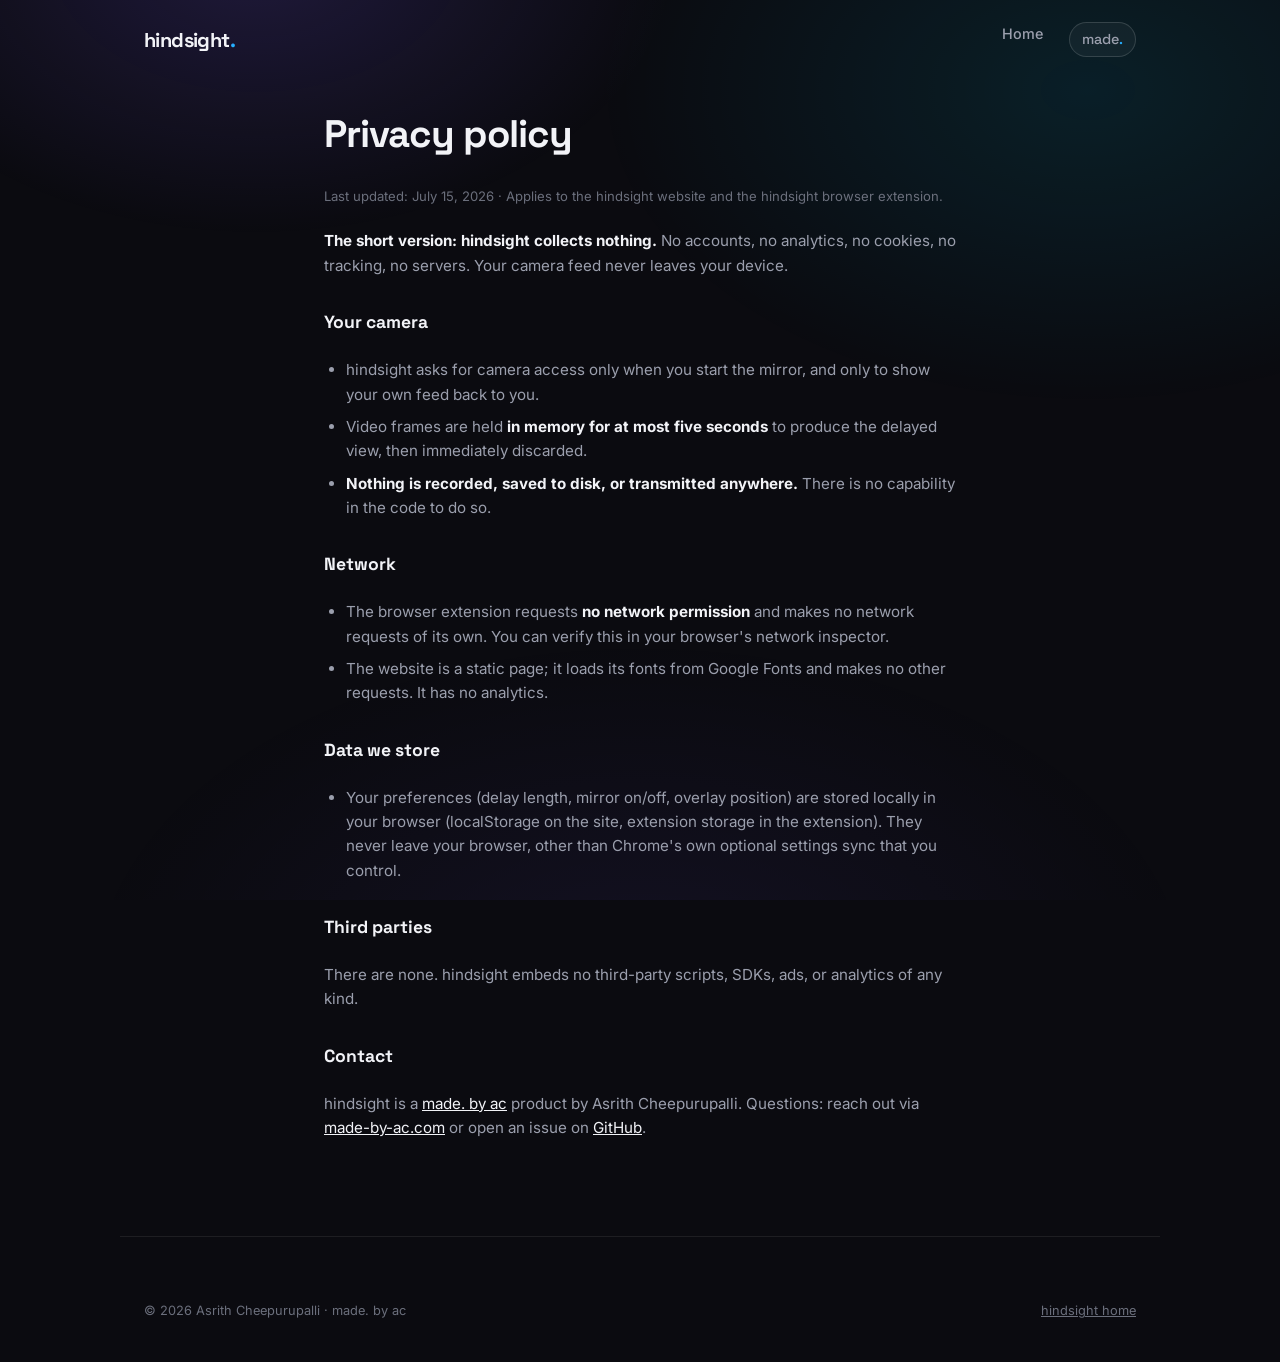
==== privacy/index.html @ 988904dd "Point all URLs at hindsight.made-by-ac.com custom domain - Canonical, og:url, og:image, twitter:imag" ====
<!DOCTYPE html>
<html lang="en">
<head>
  <meta charset="UTF-8" />
  <meta name="viewport" content="width=device-width, initial-scale=1.0" />
  <title>Privacy — hindsight.</title>
  <meta name="description" content="hindsight privacy policy. Everything runs on your device. No data collected, nothing recorded, nothing uploaded." />
  <meta name="robots" content="index, follow" />
  <meta name="theme-color" content="#0b0b10" />
  <link rel="canonical" href="https://hindsight.made-by-ac.com/privacy" />
  <link rel="icon" href="data:image/svg+xml,%3Csvg xmlns='http://www.w3.org/2000/svg' viewBox='0 0 32 32'%3E%3Cdefs%3E%3ClinearGradient id='g' x1='0' y1='0' x2='1' y2='1'%3E%3Cstop offset='0' stop-color='%237c5cff'/%3E%3Cstop offset='1' stop-color='%2300d4ff'/%3E%3C/linearGradient%3E%3C/defs%3E%3Crect width='32' height='32' rx='8' fill='%230b0b10'/%3E%3Cpath d='M16 7a9 9 0 1 1-8.6 6.3' fill='none' stroke='url(%23g)' stroke-width='3' stroke-linecap='round'/%3E%3Cpath d='M4.5 8.5l3 5 5.5-2' fill='none' stroke='url(%23g)' stroke-width='3' stroke-linecap='round' stroke-linejoin='round'/%3E%3C/svg%3E" />
  <link rel="preconnect" href="https://fonts.googleapis.com" />
  <link rel="preconnect" href="https://fonts.gstatic.com" crossorigin />
  <link href="https://fonts.googleapis.com/css2?family=Inter:wght@400;500;600;700&family=Space+Grotesk:wght@500;600;700&display=swap" rel="stylesheet" />
  <link rel="stylesheet" href="../style.css" />
  <style>
    .legal { max-width: 680px; margin: 0 auto; padding: 24px; display: flex; flex-direction: column; gap: 22px; }
    .legal h1 { font-family: var(--font-display); font-size: clamp(1.8rem, 4vw, 2.4rem); letter-spacing: -0.03em; }
    .legal h2 { font-family: var(--font-display); font-size: 1.1rem; margin-top: 8px; }
    .legal p, .legal li { color: var(--text-dim); font-size: 0.95rem; }
    .legal ul { padding-left: 22px; display: flex; flex-direction: column; gap: 8px; }
    .legal strong { color: var(--text); }
    .legal .updated { color: var(--text-faint); font-size: 0.82rem; }
    .legal a { color: var(--text); }
  </style>
</head>
<body>
  <div class="bg-glow" aria-hidden="true"></div>

  <nav class="nav">
    <a href="../" style="text-decoration:none;color:inherit"><div class="wordmark">hindsight<span class="accent">.</span></div></a>
    <div class="nav-links">
      <a href="../">Home</a>
      <a href="https://made-by-ac.com" target="_blank" rel="noopener" class="nav-made">made<span class="accent">.</span></a>
    </div>
  </nav>

  <main class="legal">
    <h1>Privacy policy</h1>
    <p class="updated">Last updated: July 15, 2026 · Applies to the hindsight website and the hindsight browser extension.</p>

    <p><strong>The short version: hindsight collects nothing.</strong> No accounts, no analytics, no cookies, no tracking, no servers. Your camera feed never leaves your device.</p>

    <h2>Your camera</h2>
    <ul>
      <li>hindsight asks for camera access only when you start the mirror, and only to show your own feed back to you.</li>
      <li>Video frames are held <strong>in memory for at most five seconds</strong> to produce the delayed view, then immediately discarded.</li>
      <li><strong>Nothing is recorded, saved to disk, or transmitted anywhere.</strong> There is no capability in the code to do so.</li>
    </ul>

    <h2>Network</h2>
    <ul>
      <li>The browser extension requests <strong>no network permission</strong> and makes no network requests of its own. You can verify this in your browser's network inspector.</li>
      <li>The website is a static page; it loads its fonts from Google Fonts and makes no other requests. It has no analytics.</li>
    </ul>

    <h2>Data we store</h2>
    <ul>
      <li>Your preferences (delay length, mirror on/off, overlay position) are stored locally in your browser (localStorage on the site, extension storage in the extension). They never leave your browser, other than Chrome's own optional settings sync that you control.</li>
    </ul>

    <h2>Third parties</h2>
    <p>There are none. hindsight embeds no third-party scripts, SDKs, ads, or analytics of any kind.</p>

    <h2>Contact</h2>
    <p>hindsight is a <a href="https://made-by-ac.com" target="_blank" rel="noopener">made. by ac</a> product by Asrith Cheepurupalli. Questions: reach out via <a href="https://made-by-ac.com" target="_blank" rel="noopener">made-by-ac.com</a> or open an issue on <a href="https://github.com/asrithcheepurupalli/hindsight." target="_blank" rel="noopener">GitHub</a>.</p>
  </main>

  <footer class="footer">
    <div class="footer-base" style="border:none;margin-top:0">
      <p>© 2026 Asrith Cheepurupalli · made. by ac</p>
      <p><a href="../" style="color:inherit">hindsight home</a></p>
    </div>
  </footer>
</body>
</html>
---- style.css ----
:root {
  --bg: #0b0b10;
  --surface: rgba(255, 255, 255, 0.04);
  --surface-solid: #14141c;
  --border: rgba(255, 255, 255, 0.08);
  --border-strong: rgba(255, 255, 255, 0.14);
  --text: #f2f3f7;
  --text-dim: #9b9fad;
  --text-faint: #6b6f7c;
  --accent-1: #7c5cff;
  --accent-2: #00d4ff;
  --accent-grad: linear-gradient(135deg, var(--accent-1), var(--accent-2));
  --danger: #ff5c6c;
  --radius: 18px;
  --font: "Inter", system-ui, -apple-system, "Segoe UI", sans-serif;
  --font-display: "Space Grotesk", "Inter", system-ui, sans-serif;
}

* {
  box-sizing: border-box;
  margin: 0;
  padding: 0;
}

html {
  scroll-behavior: smooth;
}

body {
  background: var(--bg);
  color: var(--text);
  font-family: var(--font);
  line-height: 1.6;
  min-height: 100vh;
  overflow-x: hidden;
  -webkit-font-smoothing: antialiased;
}

/* Ambient background glow */
.bg-glow {
  position: fixed;
  inset: 0;
  pointer-events: none;
  z-index: -1;
  background:
    radial-gradient(600px 400px at 20% -5%, rgba(124, 92, 255, 0.18), transparent 70%),
    radial-gradient(700px 450px at 85% 10%, rgba(0, 212, 255, 0.10), transparent 70%),
    radial-gradient(800px 500px at 50% 110%, rgba(124, 92, 255, 0.08), transparent 70%);
}

/* ---------- Nav ---------- */
.nav {
  max-width: 1040px;
  margin: 0 auto;
  padding: 22px 24px;
  display: flex;
  align-items: center;
  justify-content: space-between;
}

.wordmark {
  font-family: var(--font-display);
  font-size: 1.25rem;
  font-weight: 700;
  letter-spacing: -0.03em;
}

.wordmark.small {
  font-size: 1rem;
}

.accent {
  background: var(--accent-grad);
  -webkit-background-clip: text;
  background-clip: text;
  color: transparent;
}

.nav-links {
  display: flex;
  gap: 26px;
}

.nav-links a {
  color: var(--text-dim);
  text-decoration: none;
  font-size: 0.9rem;
  font-weight: 500;
  transition: color 0.15s;
}

.nav-links a:hover {
  color: var(--text);
}

/* ---------- Layout ---------- */
.app {
  max-width: 1040px;
  margin: 0 auto;
  padding: 0 24px;
  display: flex;
  flex-direction: column;
  gap: 72px;
}

/* ---------- Hero ---------- */
.hero {
  text-align: center;
  padding-top: 48px;
  display: flex;
  flex-direction: column;
  align-items: center;
  gap: 20px;
}

.pill {
  display: inline-flex;
  align-items: center;
  gap: 8px;
  padding: 6px 14px;
  border: 1px solid var(--border-strong);
  border-radius: 999px;
  font-size: 0.8rem;
  font-weight: 600;
  color: var(--text-dim);
  background: var(--surface);
  backdrop-filter: blur(8px);
}

.pill-dot {
  width: 7px;
  height: 7px;
  border-radius: 50%;
  background: var(--accent-grad);
  box-shadow: 0 0 10px rgba(124, 92, 255, 0.9);
  animation: pulse 2.4s ease-in-out infinite;
}

@keyframes pulse {
  0%, 100% { transform: scale(1); opacity: 1; }
  50% { transform: scale(1.35); opacity: 0.6; }
}

.hero h1 {
  font-family: var(--font-display);
  font-size: clamp(2.2rem, 5.5vw, 3.6rem);
  font-weight: 700;
  letter-spacing: -0.035em;
  line-height: 1.12;
}

.hero h1 em {
  font-style: italic;
  background: var(--accent-grad);
  -webkit-background-clip: text;
  background-clip: text;
  color: transparent;
}

.sub {
  max-width: 560px;
  color: var(--text-dim);
  font-size: 1.02rem;
}

.sub strong {
  color: var(--text);
  font-weight: 600;
}

/* ---------- Stage ---------- */
.stage {
  display: flex;
  flex-direction: column;
  align-items: center;
  gap: 14px;
}

.canvas-wrap {
  position: relative;
  width: 100%;
  max-width: 820px;
  aspect-ratio: 16 / 9;
  background: #000;
  border-radius: var(--radius);
  overflow: hidden;
  border: 1px solid var(--border);
  box-shadow:
    0 0 0 1px rgba(0, 0, 0, 0.4),
    0 30px 80px -20px rgba(0, 0, 0, 0.7),
    0 0 120px -30px rgba(124, 92, 255, 0.35);
}

canvas {
  width: 100%;
  height: 100%;
  display: block;
  object-fit: cover;
}

.placeholder {
  position: absolute;
  inset: 0;
  display: flex;
  flex-direction: column;
  align-items: center;
  justify-content: center;
  gap: 18px;
  background:
    radial-gradient(400px 260px at 50% 35%, rgba(124, 92, 255, 0.12), transparent 70%),
    var(--surface-solid);
}

.cam-icon {
  width: 44px;
  height: 44px;
  color: var(--text-faint);
}

.privacy-note {
  display: flex;
  align-items: center;
  gap: 8px;
  color: var(--text-faint);
  font-size: 0.82rem;
  max-width: 360px;
  text-align: center;
}

.privacy-note svg {
  width: 16px;
  height: 16px;
  flex-shrink: 0;
}

.stage-hint {
  color: var(--text-faint);
  font-size: 0.85rem;
  text-align: center;
}

/* ---------- Control bar (floats over the video, call-app style) ---------- */
.controlbar {
  position: absolute;
  left: 50%;
  bottom: 14px;
  transform: translateX(-50%);
  display: flex;
  align-items: center;
  gap: 12px;
  padding: 8px 12px;
  border-radius: 999px;
  background: rgba(12, 12, 18, 0.72);
  border: 1px solid var(--border-strong);
  backdrop-filter: blur(14px);
  -webkit-backdrop-filter: blur(14px);
  box-shadow: 0 10px 30px rgba(0, 0, 0, 0.45);
  max-width: calc(100% - 24px);
  flex-wrap: wrap;
  justify-content: center;
}

.divider {
  width: 1px;
  height: 22px;
  background: var(--border-strong);
}

/* Segmented delay control */
.seg {
  display: flex;
  background: rgba(255, 255, 255, 0.06);
  border-radius: 999px;
  padding: 3px;
  gap: 2px;
}

.seg-btn {
  border: none;
  background: transparent;
  color: var(--text-dim);
  font-family: var(--font);
  font-size: 0.82rem;
  font-weight: 600;
  padding: 6px 13px;
  border-radius: 999px;
  cursor: pointer;
  transition: color 0.15s, background 0.15s;
}

.seg-btn:hover {
  color: var(--text);
}

.seg-btn.active {
  background: var(--accent-grad);
  color: #fff;
  box-shadow: 0 2px 10px rgba(124, 92, 255, 0.5);
}

/* Switch */
.switch {
  display: flex;
  align-items: center;
  gap: 9px;
  cursor: pointer;
  user-select: none;
}

.switch input {
  position: absolute;
  opacity: 0;
  pointer-events: none;
}

.switch .track {
  width: 38px;
  height: 22px;
  border-radius: 999px;
  background: rgba(255, 255, 255, 0.12);
  position: relative;
  transition: background 0.2s;
  flex-shrink: 0;
}

.switch .thumb {
  position: absolute;
  top: 3px;
  left: 3px;
  width: 16px;
  height: 16px;
  border-radius: 50%;
  background: #fff;
  transition: transform 0.2s cubic-bezier(0.4, 0, 0.2, 1);
}

.switch input:checked + .track {
  background: var(--accent-grad);
}

.switch input:checked + .track .thumb {
  transform: translateX(16px);
}

.switch-label {
  font-size: 0.85rem;
  font-weight: 600;
  color: var(--text-dim);
}

/* ---------- Buttons ---------- */
.btn {
  display: inline-flex;
  align-items: center;
  gap: 8px;
  border: none;
  border-radius: 999px;
  font-family: var(--font);
  font-weight: 600;
  cursor: pointer;
  transition: transform 0.12s, box-shadow 0.2s, background 0.15s, color 0.15s;
}

.btn svg {
  width: 17px;
  height: 17px;
}

.btn-primary {
  position: relative;
  overflow: hidden;
  background: var(--accent-grad);
  color: #fff;
  font-size: 1rem;
  padding: 13px 30px;
  box-shadow: 0 8px 30px rgba(124, 92, 255, 0.45);
}

.btn-primary:hover {
  transform: translateY(-1px);
  box-shadow: 0 12px 36px rgba(124, 92, 255, 0.6);
}

.btn-primary:disabled {
  opacity: 0.6;
  cursor: default;
  transform: none;
}

.btn-glint {
  position: absolute;
  inset: 0;
  background: linear-gradient(115deg, transparent 30%, rgba(255, 255, 255, 0.35) 50%, transparent 70%);
  transform: translateX(-100%);
  animation: glint 3.2s ease-in-out infinite;
}

@keyframes glint {
  0%, 60% { transform: translateX(-100%); }
  100% { transform: translateX(100%); }
}

.btn-bar {
  background: rgba(255, 255, 255, 0.08);
  color: var(--text);
  font-size: 0.85rem;
  padding: 8px 15px;
}

.btn-bar:hover {
  background: rgba(255, 255, 255, 0.15);
}

.btn-stop {
  background: rgba(255, 92, 108, 0.14);
  color: var(--danger);
}

.btn-stop:hover {
  background: rgba(255, 92, 108, 0.26);
}

/* ---------- Feature cards ---------- */
.features {
  display: grid;
  grid-template-columns: repeat(3, 1fr);
  gap: 18px;
}

.card {
  background: var(--surface);
  border: 1px solid var(--border);
  border-radius: var(--radius);
  padding: 26px 24px;
  display: flex;
  flex-direction: column;
  gap: 12px;
  transition: border-color 0.2s, transform 0.2s;
}

.card:hover {
  border-color: var(--border-strong);
  transform: translateY(-2px);
}

.card-icon {
  width: 42px;
  height: 42px;
  border-radius: 12px;
  display: flex;
  align-items: center;
  justify-content: center;
  background: linear-gradient(135deg, rgba(124, 92, 255, 0.18), rgba(0, 212, 255, 0.12));
  border: 1px solid var(--border-strong);
  color: var(--accent-2);
}

.card-icon svg {
  width: 22px;
  height: 22px;
}

.card h3 {
  font-size: 1.05rem;
  font-weight: 700;
  letter-spacing: -0.01em;
}

.card p {
  color: var(--text-dim);
  font-size: 0.9rem;
}

/* ---------- How it works ---------- */
.how {
  text-align: center;
  display: flex;
  flex-direction: column;
  gap: 34px;
}

.how h2 {
  font-family: var(--font-display);
  font-size: clamp(1.5rem, 3.4vw, 2.1rem);
  font-weight: 700;
  letter-spacing: -0.025em;
}

.card h3,
.steps h4 {
  font-family: var(--font-display);
}

.steps {
  list-style: none;
  display: grid;
  grid-template-columns: repeat(3, 1fr);
  gap: 18px;
  text-align: left;
}

.steps li {
  display: flex;
  gap: 14px;
  align-items: flex-start;
  background: var(--surface);
  border: 1px solid var(--border);
  border-radius: var(--radius);
  padding: 22px 20px;
}

.step-num {
  width: 30px;
  height: 30px;
  border-radius: 50%;
  flex-shrink: 0;
  display: flex;
  align-items: center;
  justify-content: center;
  font-size: 0.85rem;
  font-weight: 700;
  color: #fff;
  background: var(--accent-grad);
}

.steps h4 {
  font-size: 0.98rem;
  font-weight: 700;
  margin-bottom: 4px;
}

.steps p {
  color: var(--text-dim);
  font-size: 0.87rem;
}

/* ---------- Footer ---------- */
.footer {
  max-width: 1040px;
  margin: 72px auto 0;
  padding: 44px 24px 40px;
  border-top: 1px solid var(--border);
}

.footer-top {
  display: flex;
  justify-content: space-between;
  gap: 40px;
  flex-wrap: wrap;
}

.footer-brand {
  display: flex;
  flex-direction: column;
  gap: 8px;
  max-width: 320px;
}

.made-lockup {
  font-family: var(--font-display);
  font-size: 0.95rem;
  font-weight: 600;
  color: var(--text-dim);
}

.made-lockup a {
  color: var(--text);
  text-decoration: none;
  border-bottom: 1px solid var(--border-strong);
  transition: border-color 0.15s;
}

.made-lockup a:hover {
  border-color: var(--accent-1);
}

.footer-bio {
  color: var(--text-faint);
  font-size: 0.85rem;
}

.footer-bio a {
  color: var(--text-dim);
  text-decoration: none;
  border-bottom: 1px solid var(--border-strong);
  transition: color 0.15s, border-color 0.15s;
}

.footer-bio a:hover {
  color: var(--text);
  border-color: var(--accent-1);
}

.footer-cols {
  display: flex;
  gap: 64px;
}

.footer-col {
  display: flex;
  flex-direction: column;
  gap: 10px;
}

.footer-col h5 {
  font-family: var(--font-display);
  font-size: 0.78rem;
  font-weight: 600;
  text-transform: uppercase;
  letter-spacing: 0.08em;
  color: var(--text-faint);
  margin-bottom: 4px;
}

.footer-col a {
  color: var(--text-dim);
  text-decoration: none;
  font-size: 0.88rem;
  transition: color 0.15s;
}

.footer-col a:hover {
  color: var(--text);
}

.footer-base {
  margin-top: 36px;
  padding-top: 20px;
  border-top: 1px solid var(--border);
  display: flex;
  justify-content: space-between;
  gap: 12px;
  flex-wrap: wrap;
}

.footer-base p {
  color: var(--text-faint);
  font-size: 0.8rem;
}

/* ---------- Nav made. link ---------- */
.nav-made {
  font-family: var(--font-display);
  font-weight: 700;
  padding: 5px 12px;
  border: 1px solid var(--border-strong);
  border-radius: 999px;
  background: var(--surface);
}

.nav-links a.nav-made:hover {
  border-color: var(--accent-1);
  color: var(--text);
}

/* ---------- Keyboard hints ---------- */
.keys {
  display: flex;
  align-items: center;
  justify-content: center;
}

kbd {
  font-family: var(--font);
  font-size: 0.72rem;
  font-weight: 600;
  color: var(--text-dim);
  background: var(--surface);
  border: 1px solid var(--border-strong);
  border-bottom-width: 2px;
  border-radius: 6px;
  padding: 2px 7px;
  margin: 0 2px;
}

/* ---------- Toast ---------- */
.toast {
  position: fixed;
  left: 50%;
  bottom: 28px;
  transform: translate(-50%, 16px);
  padding: 11px 20px;
  border-radius: 12px;
  background: rgba(20, 20, 30, 0.92);
  border: 1px solid var(--border-strong);
  backdrop-filter: blur(12px);
  color: var(--text);
  font-size: 0.88rem;
  font-weight: 500;
  max-width: min(90vw, 480px);
  opacity: 0;
  pointer-events: none;
  transition: opacity 0.25s, transform 0.25s;
  z-index: 100;
  box-shadow: 0 12px 34px rgba(0, 0, 0, 0.5);
}

.toast.show {
  opacity: 1;
  transform: translate(-50%, 0);
}

/* ---------- Utilities & responsive ---------- */
.hidden {
  display: none !important;
}

@media (max-width: 760px) {
  .app { gap: 56px; }
  .features, .steps { grid-template-columns: 1fr; }
  .nav-links { gap: 14px; }
  .controlbar { gap: 9px; padding: 7px 10px; }
  .divider { display: none; }
  .switch-label, .btn-bar-label { display: none; }
  .footer-top { flex-direction: column; gap: 28px; }
  .footer-cols { gap: 40px; }
  .footer-base { flex-direction: column; text-align: center; }
  .keys { display: none; }
}
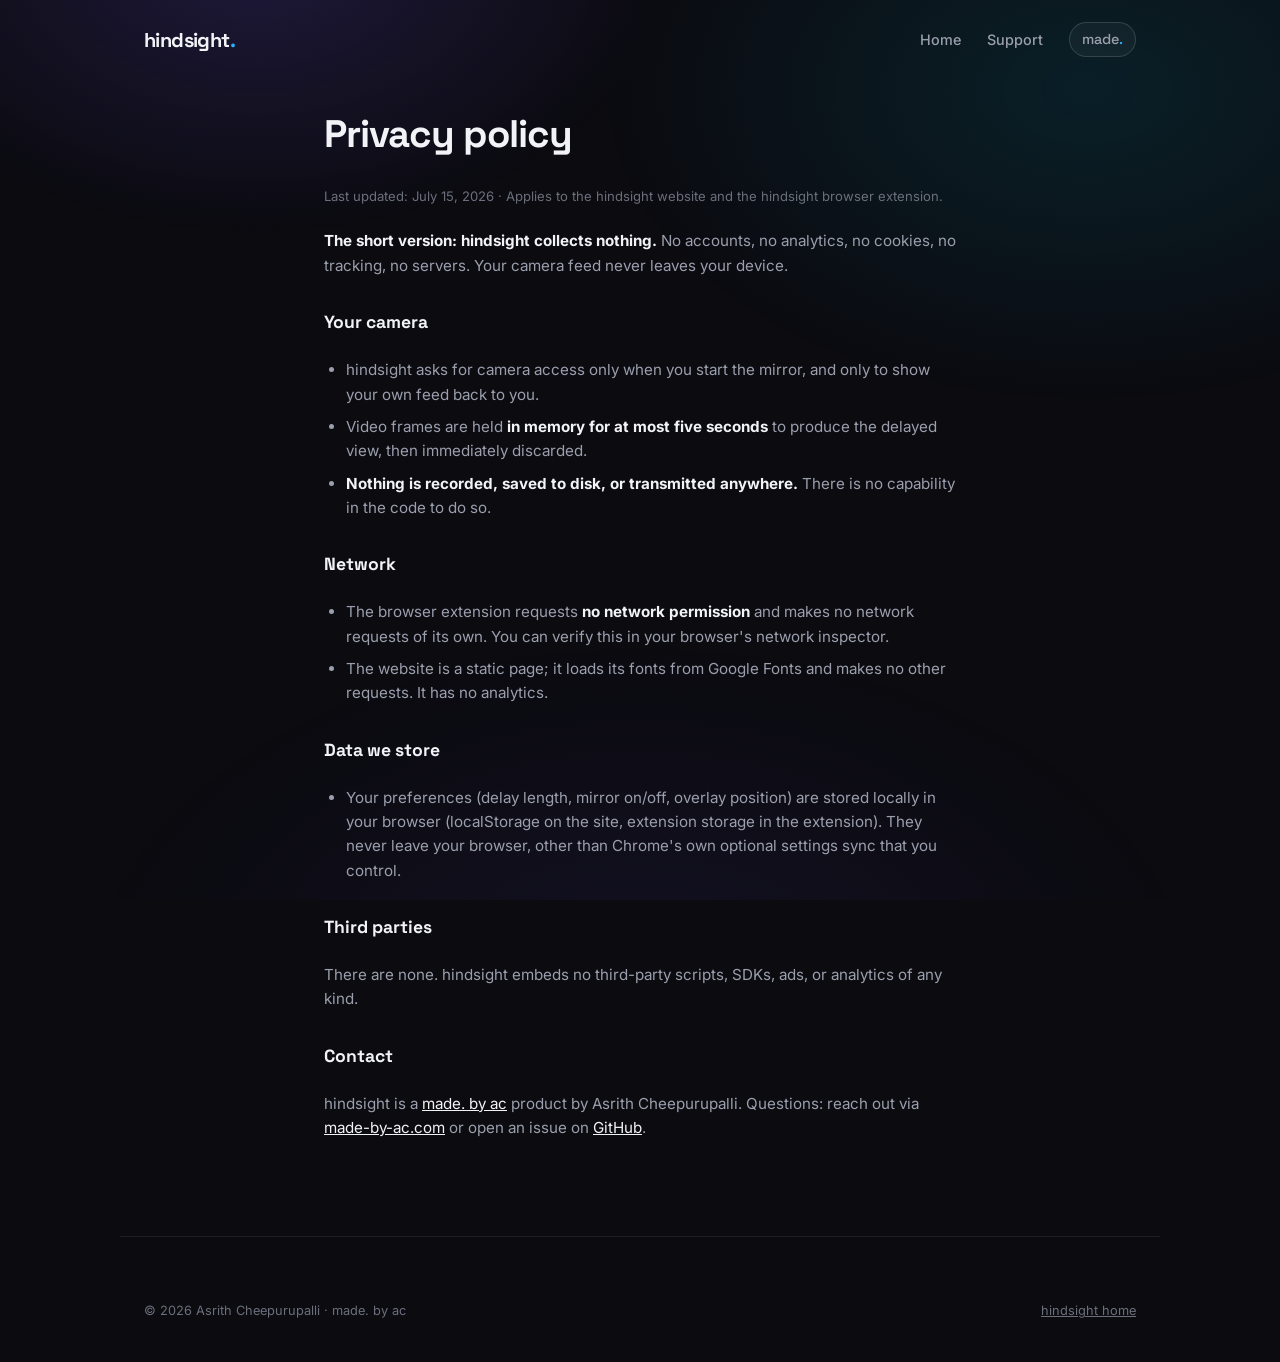
==== commit 2251e7f0: "Add support page at /support - support/index.html: getting-started FAQ, troubleshooting (camera   pe" ====
--- a/privacy/index.html
+++ b/privacy/index.html
@@ -31,6 +31,7 @@
     <a href="../" style="text-decoration:none;color:inherit"><div class="wordmark">hindsight<span class="accent">.</span></div></a>
     <div class="nav-links">
       <a href="../">Home</a>
+      <a href="../support/">Support</a>
       <a href="https://made-by-ac.com" target="_blank" rel="noopener" class="nav-made">made<span class="accent">.</span></a>
     </div>
   </nav>
--- a/style.css
+++ b/style.css
@@ -78,6 +78,7 @@
 
 .nav-links {
   display: flex;
+  align-items: center;
   gap: 26px;
 }
 
@@ -223,8 +224,8 @@
   gap: 8px;
   color: var(--text-faint);
   font-size: 0.82rem;
-  max-width: 360px;
-  text-align: center;
+  max-width: min(90%, 460px);
+  text-align: left;
 }
 
 .privacy-note svg {
@@ -247,8 +248,9 @@
   transform: translateX(-50%);
   display: flex;
   align-items: center;
-  gap: 12px;
-  padding: 8px 12px;
+  width: max-content;
+  gap: 9px;
+  padding: 7px 10px;
   border-radius: 999px;
   background: rgba(12, 12, 18, 0.72);
   border: 1px solid var(--border-strong);
@@ -282,7 +284,7 @@
   font-family: var(--font);
   font-size: 0.82rem;
   font-weight: 600;
-  padding: 6px 13px;
+  padding: 5px 11px;
   border-radius: 999px;
   cursor: pointer;
   transition: color 0.15s, background 0.15s;
@@ -404,7 +406,12 @@
   background: rgba(255, 255, 255, 0.08);
   color: var(--text);
   font-size: 0.85rem;
-  padding: 8px 15px;
+  padding: 7px 13px;
+}
+
+/* Camera switcher is icon-only; its tooltip carries the label */
+.btn-bar-label {
+  display: none;
 }
 
 .btn-bar:hover {
@@ -705,13 +712,19 @@
   display: none !important;
 }
 
+@media (max-width: 900px) {
+  .btn-label { display: none; }
+  .divider { display: none; }
+}
+
 @media (max-width: 760px) {
   .app { gap: 56px; }
   .features, .steps { grid-template-columns: 1fr; }
   .nav-links { gap: 14px; }
-  .controlbar { gap: 9px; padding: 7px 10px; }
-  .divider { display: none; }
-  .switch-label, .btn-bar-label { display: none; }
+  .controlbar { gap: 6px; padding: 5px 7px; bottom: 10px; }
+  .seg-btn { padding: 4px 7px; font-size: 0.74rem; }
+  .btn-bar { padding: 6px 9px; }
+  .switch-label { display: none; }
   .footer-top { flex-direction: column; gap: 28px; }
   .footer-cols { gap: 40px; }
   .footer-base { flex-direction: column; text-align: center; }
